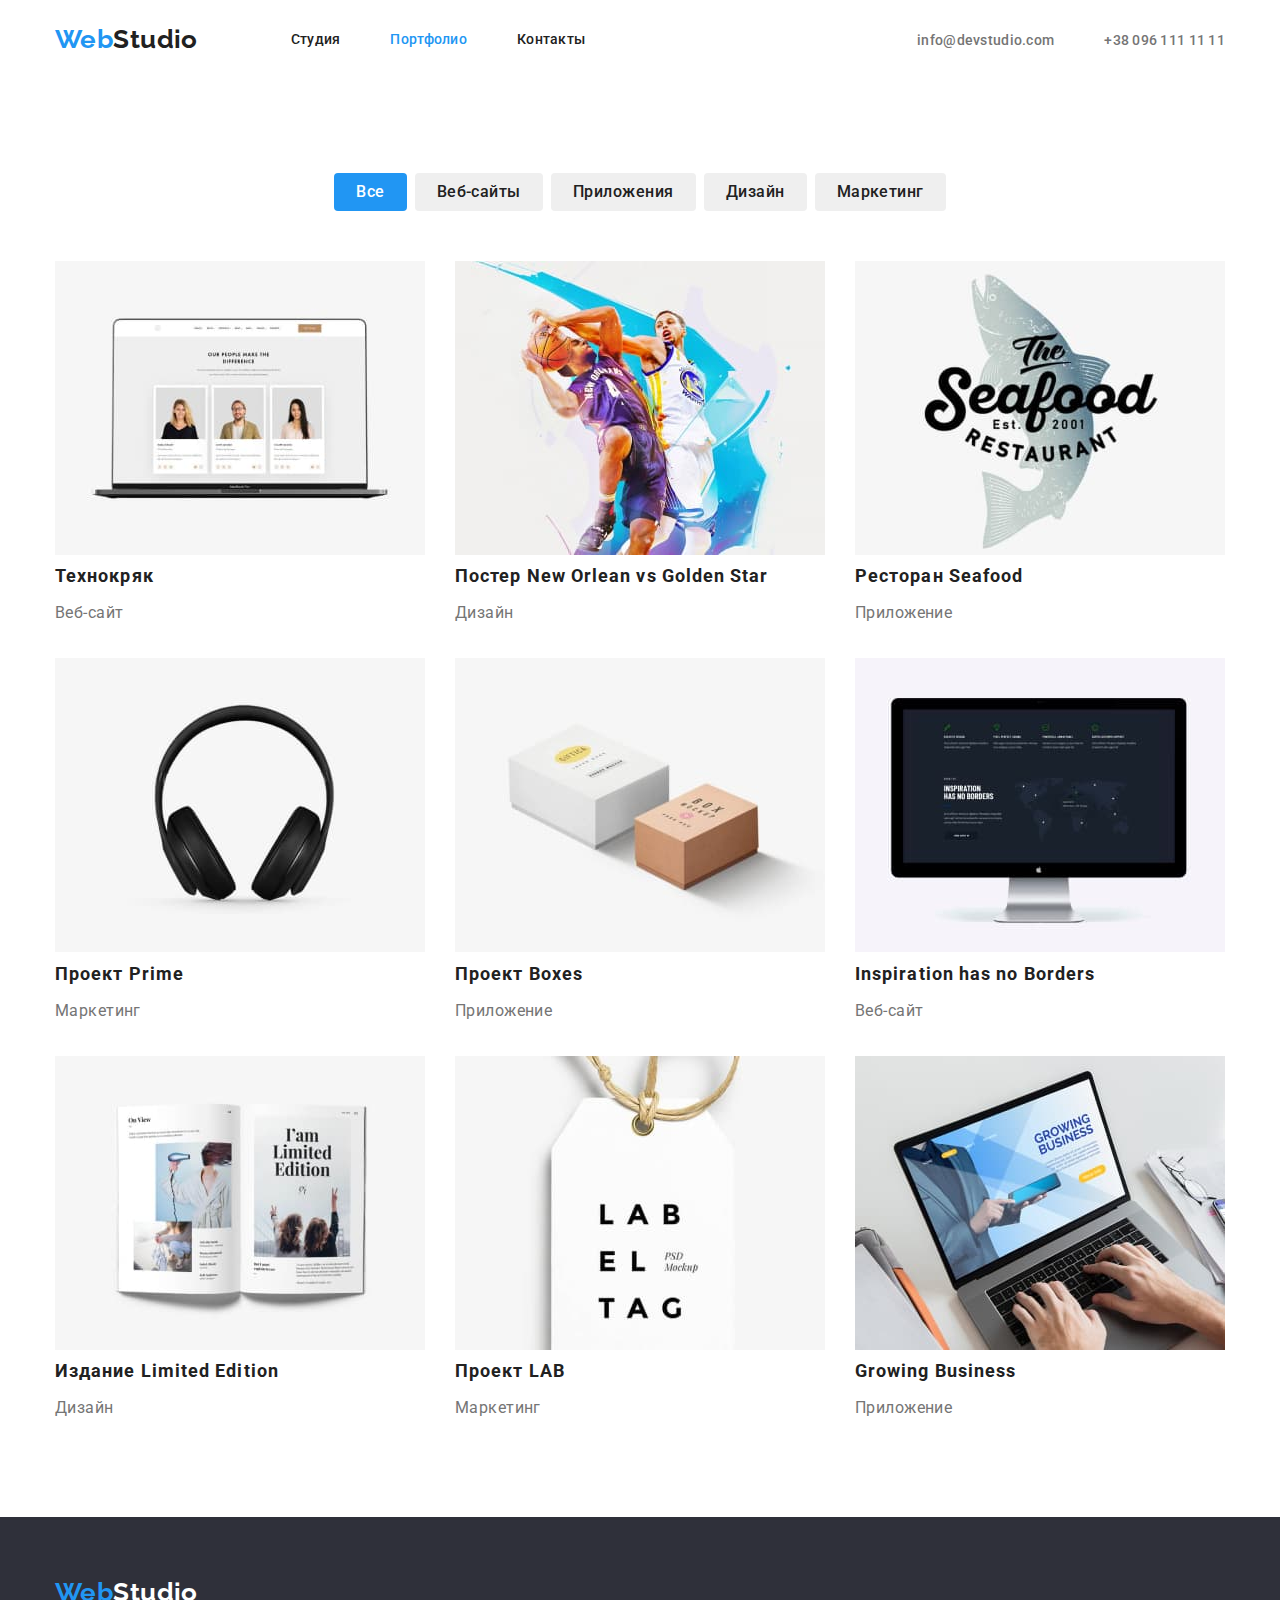
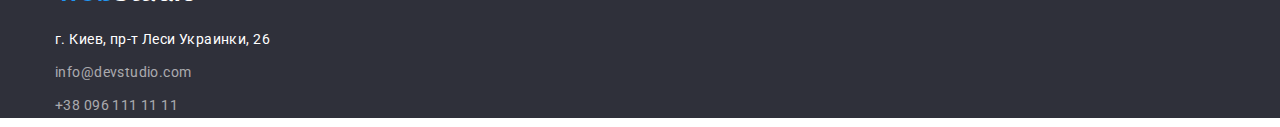
==== portfolio.html @ 13087a5f "клонирование" ====
<!DOCTYPE html>
<html lang="ru">

<head>
    <meta charset="UTF-8">
    <meta http-equiv="X-UA-Compatible" content="IE=edge">
    <meta name="viewport" content="width=device-width, initial-scale=1.0">
    <title>Домашняя работа №3</title>
    <link rel="preconnect" href="https://fonts.googleapis.com">
    <link rel="preconnect" href="https://fonts.gstatic.com" crossorigin>
    <link
        href="https://fonts.googleapis.com/css2?family=Raleway:wght@700&family=Roboto:wght@400;500;700;900&display=swap"
        rel="stylesheet">
    <link rel="stylesheet" href="https://cdnjs.cloudflare.com/ajax/libs/modern-normalize/1.1.0/modern-normalize.min.css">
    <link rel="stylesheet" href="./css/styles.css">
</head>
<body>
        <!--Шапка профиля-->
<header>
   <div class="container main-nav">
    <nav class="auth-nav">
    <a href="./index.html" class="logo"> <span class="title">Web</span>Studio
    </a>
    <ul class="site-nav">
        <li class="item"><a href="./index.html" class="link">Студия</a></li>
        <li class="item"><a href="./portfolio.html" class="link curent">Портфолио</a></li>
        <li class="item"><a href="" class="link">Контакты</a></li>
    </ul>
   </nav>
    <ul class="site-contacts">
        <li class="item"><a href="mailto:info@devstudio.com" class="link">info@devstudio.com</a></li>
        <li class="item"><a href="tel:+380961111111" class="link">+38 096 111 11 11</a></li>
    </ul>
   </div>
    
</header>
<main>
<!--Список работ-->
<section class="section">
    <div class="container">
        <h1 class="visual-heading">Портфолио</h1>
    <ul class="job-button">
        <li class="item"><button class="button active" type="button">Все</button></li>
        <li class="item"><button class="button" type="button">Веб-сайты</button></li>
        <li class="item"><button class="button" type="button">Приложения</button></li>
        <li class="item"><button class="button" type="button">Дизайн</button></li>
        <li class="item"><button class="button" type="button">Маркетинг</button></li>
    </ul>
    <ul class="job">
        <li class="job-item">
            <a href="" class="job-link"><img src="./images/portfolio1.jpg" width="370" height="294" alt="Макбук">
            <h3 class="job-title">Технокряк</h3>
            <p class="job-text">Веб-сайт</p>
            </a>
        </li>
        <li class="job-item"">
            <a href="" class="job-link"><img src="./images/portfolio2.jpg" width="370" height="294" alt="Два баскетболиста с мячом">
            <h3 class="job-title">Постер New Orlean vs Golden Star</h3>
            <p class="job-text">Дизайн</p>
            </a>
        </li>
        <li class="job-item"">
            <a href="" class="job-link"><img src="./images/portfolio3.jpg" width="370" height="294" alt="Рыба с названием ресторана">
            <h3 class="job-title">Ресторан Seafood</h3>
            <p class="job-text">Приложение</p>
            </a>
        </li>
        <li class="job-item">
            <a href="" class="job-link"><img src="./images/portfolio4.jpg" width="370" height="294" alt="Наушники">
            <h3 class="job-title">Проект Prime</h3>
            <p class="job-text">Маркетинг</p>
            </a>
        </li>
        <li class="job-item">
            <a href="" class="job-link"><img src="./images/portfolio5.jpg" width="370" height="294" alt="Две коробки">
            <h3 class="job-title">Проект Boxes</h3>
            <p class="job-text">Приложение</p>
            </a>
        </li>
        <li class="job-item">
            <a href="" class="job-link"><img src="./images/portfolio6.jpg" width="370" height="294" alt="Экран компьютера">
            <h3 class="job-title">Inspiration has no Borders</h3>
            <p class="job-text">Веб-сайт</p>
            </a>
        </li>
        <li class="job-item">
            <a href="" class="job-link"><img src="./images/portfolio7.jpg" width="370" height="294" alt="Развернутая книга">
            <h3 class="job-title">Издание Limited Edition</h3>
            <p class="job-text">Дизайн</p>
            </a>
        </li>
        <li class="job-item">
            <a href="" class="job-link"><img src="./images/portfolio8.jpg" width="370" height="294" alt="Этикетка с названием проекта">
            <h3 class="job-title">Проект LAB</h3>
            <p class="job-text">Маркетинг</p>
            </a>
        </li>
        <li class="job-item">
            <a href="" class="job-link"><img src="./images/portfolio9.jpg" width="370" height="294" alt="Макбук с руками">
            <h3 class="job-title">Growing Business</h3>
            <p class="job-text">Приложение</p>
            </a>
        </li>
    </ul> 
    </div> 
</section>     
</main>
<!--Футер-->
<footer class="footer">
     <div class="container">
        <a href="./index.html" class="logo-footer"> <span class="title">Web</span>Studio
    </a>
    <address class="footer-adress">
        <ul>
            <li><a href="https://goo.gl/maps/piqngm7oDQpEDh6u6" class="map" target="_blank"
                    rel="noopener nofollow noreferrer">г. Киев, пр-т Леси Украинки, 26</a></li>
            <li><a href="mailto:info@devstudio.com" class="link">info@devstudio.com</a></li>
            <li><a href="tel:+380961111111" class="link">+38 096 111 11 11</a></li>
        </ul>
    </address>
     </div>

</footer>
</body>
</html>
---- css/styles.css ----
/* основной цвет текста #212121 */
/* вторичный цвет текста #757575 */
/* основной цвет фона #FFFFFF*/
/* вторичный цвет фона #F5F4FA */
/* акцент #2196F3 */

:root {
    --primary-text-color: #212121;
    --title-text-color: #757575;
    --accent-color: #2196F3;
    --primary-white-color: #FFFFFF;
    --background-grey-color: #F5F4FA;
    --background-spaygrey-color: #2F303A;

}

body {
    margin: 0;

    color: var(--primary-text-color);
    background-color: var(--primary-white-color);

    font-family: 'Roboto', sans-serif;
    font-size: 14px;
    letter-spacing: 0.03em;
    
    
}

ul {
    list-style: none;
    margin: 0;
    padding: 0;
}

/* logo */
.logo {
    display: flex;
    align-items: center;
    margin-right: 93px;

    color: var(--primary-text-color);

    font-family: 'Raleway', sans-serif;
    font-weight: 700;
    font-size: 26px;
    line-height: 1.19;
    text-decoration: none;
    
    
    
}
.logo .title {
    
    color: var(--accent-color);
}
/* container */
.container {
    width: 1200px;
    padding-left: 15px;
    padding-right: 15px;
    margin-left: auto;
    margin-right: auto;
    /* outline: 2px solid red; */
}
.main-nav {
   display: flex;
   align-items: center;
}
.auth-nav {
    display: flex;
}

/* site nav */
.site-nav {
    display: flex;
}

.site-nav .item:not(:last-child) {
    margin-right: 50px;
}

.site-nav .link {
    display: block;
    padding-top: 32px;
    padding-bottom: 32px;

    color: var(--primary-text-color);

    font-weight: 500;
    line-height: 1.1;
    letter-spacing: 0.02em;
    text-decoration: none;
    
}

.site-nav .link:hover,
.site-nav .link:focus {
    color: var(--accent-color);
}

.site-nav .link.curent {
    color: var(--accent-color);
}

/* site contacts*/
.site-contacts {
    display: flex;
    margin-left: auto;
}
.site-contacts .item:not(:last-child) {
    margin-right: 50px;
}
.site-contacts .link {
    color: var(--title-text-color);

    font-weight: 500;
    line-height: 1.1;
    letter-spacing: 0.02em;
    text-decoration: none;
}

.site-contacts .link:hover,
.site-contacts .link:focus {
    color: var(--accent-color);
}

/* Hero */

.hero {
    background-color: var(--background-spaygrey-color);

    text-align: center;

}

.hero-title {
    margin-top: 0;
    margin-bottom: 30px;

    color: var(--primary-white-color);

    font-weight: 900;
    font-size: 44px;
    line-height: 1.36;
    letter-spacing: 0.06em;
    text-transform: uppercase;
    
    
}

.hero>button {
    padding-top: 10px;
    padding-bottom: 10px;
    padding-right: 32px;
    padding-left: 32px;
    
    color: var(--primary-white-color);
    background-color: var(--accent-color);

    font-family: inherit;
    font-weight: 700;
    font-size: 16px;
    line-height: 1.88;
    letter-spacing: 0.06em;
    border-radius: 4px;
    border: 0;
    
}

.button.active {
    color: var(--primary-white-color);
    background-color: var(--accent-color);
    
}
.button.active,
.button {
    display: inline-block;
    padding: 6px 22px;
    border-radius: 4px;
    text-align: center;
    border: 0;
}

.section {
    padding-top: 94px;
    padding-bottom: 94px;
}


/* peculiarities */
.visual-heading{
    position: absolute;
    width: 1px;
    height: 1px;
    margin: -1px;
    border: 0;
    padding: 0;
    white-space: nowrap;
    clip-path: inset(100%);
    clip: rect(0 0 0 0);
    overflow: hidden;

}
.section.no-padding {
    padding-top: 0;
}

.peculiarities {
    display: flex;

}

.peculiarities .item {
    width: 270px;
}

.peculiarities .item:not(:last-child) {
    margin-right: 30px;

}

.peculiarities-title {
    margin-top: 0;
    margin-bottom: 10px;

    color: var(--primary-text-color);

    font-size: 14px;
    line-height: 1.1;
    text-transform: uppercase;
    
}

.peculiarities-text {
    margin-top: 0;
    margin-bottom: 0;

    color: var(--title-text-color);

    line-height: 1.71;
    
}

/* work */

.work {
    display: flex;
}

.section-title {
    margin-top: 0;
    margin-bottom: 50px;

    font-size: 36px;
    line-height: 1.17;
    text-align: center;
    
}

.work-link {
    width: 370px;
}
.work-link:hover {
    background-color: var(--accent-color);
}

.work-link:not(:last-child) {
    margin-right: 30px;
}

/* team */
.section.team {
    background-color: var(--background-grey-color);  
}

.team {
    display: flex;
}
 
.team-list {
    width: 270px;

    background-color: var(--primary-white-color);

    text-align: center;
}

.team-list:not(:last-child) {
    margin-right: 30px;
}

.team-name {
    margin-top: 30px;
    margin-bottom: 10px;

    color: var(--primary-text-color);

    font-weight: 500;
    font-size: 16px;
    line-height: 1.19;
    
    
}
.team-job {
    margin-top: 0;
    margin-bottom: 0;

    color: var(--title-text-color);

    font-size: 16px;
    line-height: 1.19;
    
}

/* footer */

.footer {
    background-color: var(--background-spaygrey-color);
}

.logo-footer {
    display: block;
    padding-top: 60px;
    margin-bottom: 20px;

    color: var(--primary-white-color);

    font-family: 'Raleway', sans-serif;
    font-weight: 700;
    font-size: 26px;
    line-height: 1.19;
    text-decoration: none;
    
}

.logo-footer .title {
    color: var(--accent-color);

}

.footer-adress .map {
    display: block;
    margin-bottom: 9px;

    color: var(--primary-white-color);

    font-style: normal;
    line-height: 1.71;
    text-decoration: none;
    
}

.footer-adress .link {
    display: block;
    margin-bottom: 9px;

    color: rgba(255, 255, 255, 0.6);

    font-style: normal;
    line-height: 1.71;
    text-decoration: none;
    
}
.footer-adress .link:hover,
.footer-adress .link:focus {
    color: var(--accent-color);
}




/* styles portfolio */
/* job */

.job-button {
    display: flex;
    justify-content: center;
    margin-bottom: 50px;
}

.job-button .item:not(:last-child) {
    margin-right: 8px;
}

.button {
    color: var(--primary-text-color);

    font-family: inherit;
    font-weight: 500;
    font-size: 16px;
    line-height: 1.62;
    letter-spacing: 0.03em;
}


.button:hover,
.button:focus {
    color: var(--primary-white-color);
    background-color: var(--accent-color);
}

.job {
    display: flex;
    flex-wrap: wrap;
    
}

.job-item {
    width: 370px;
    margin-right: 30px;
    margin-bottom: 30px;
}

.job-item:nth-child(3n) {
    margin-right: 0;
}

.job-item:nth-last-child(-n + 3) {
    margin-bottom: 0;
}

.job-link {
    margin-top: 0;
    margin-bottom: 20px;

    text-decoration: none;

}

.job-title {
    margin-top: 0;
    margin-bottom: 4px;

    color: var(--primary-text-color);

    font-size: 18px;
    line-height: 2;
    letter-spacing: 0.06em;
    
    
    
}
.job-text {
    margin-top: 0;
    margin-bottom: 0;

    color: var(--title-text-color);

    font-size: 16px;
    line-height: 1.88;
    
}
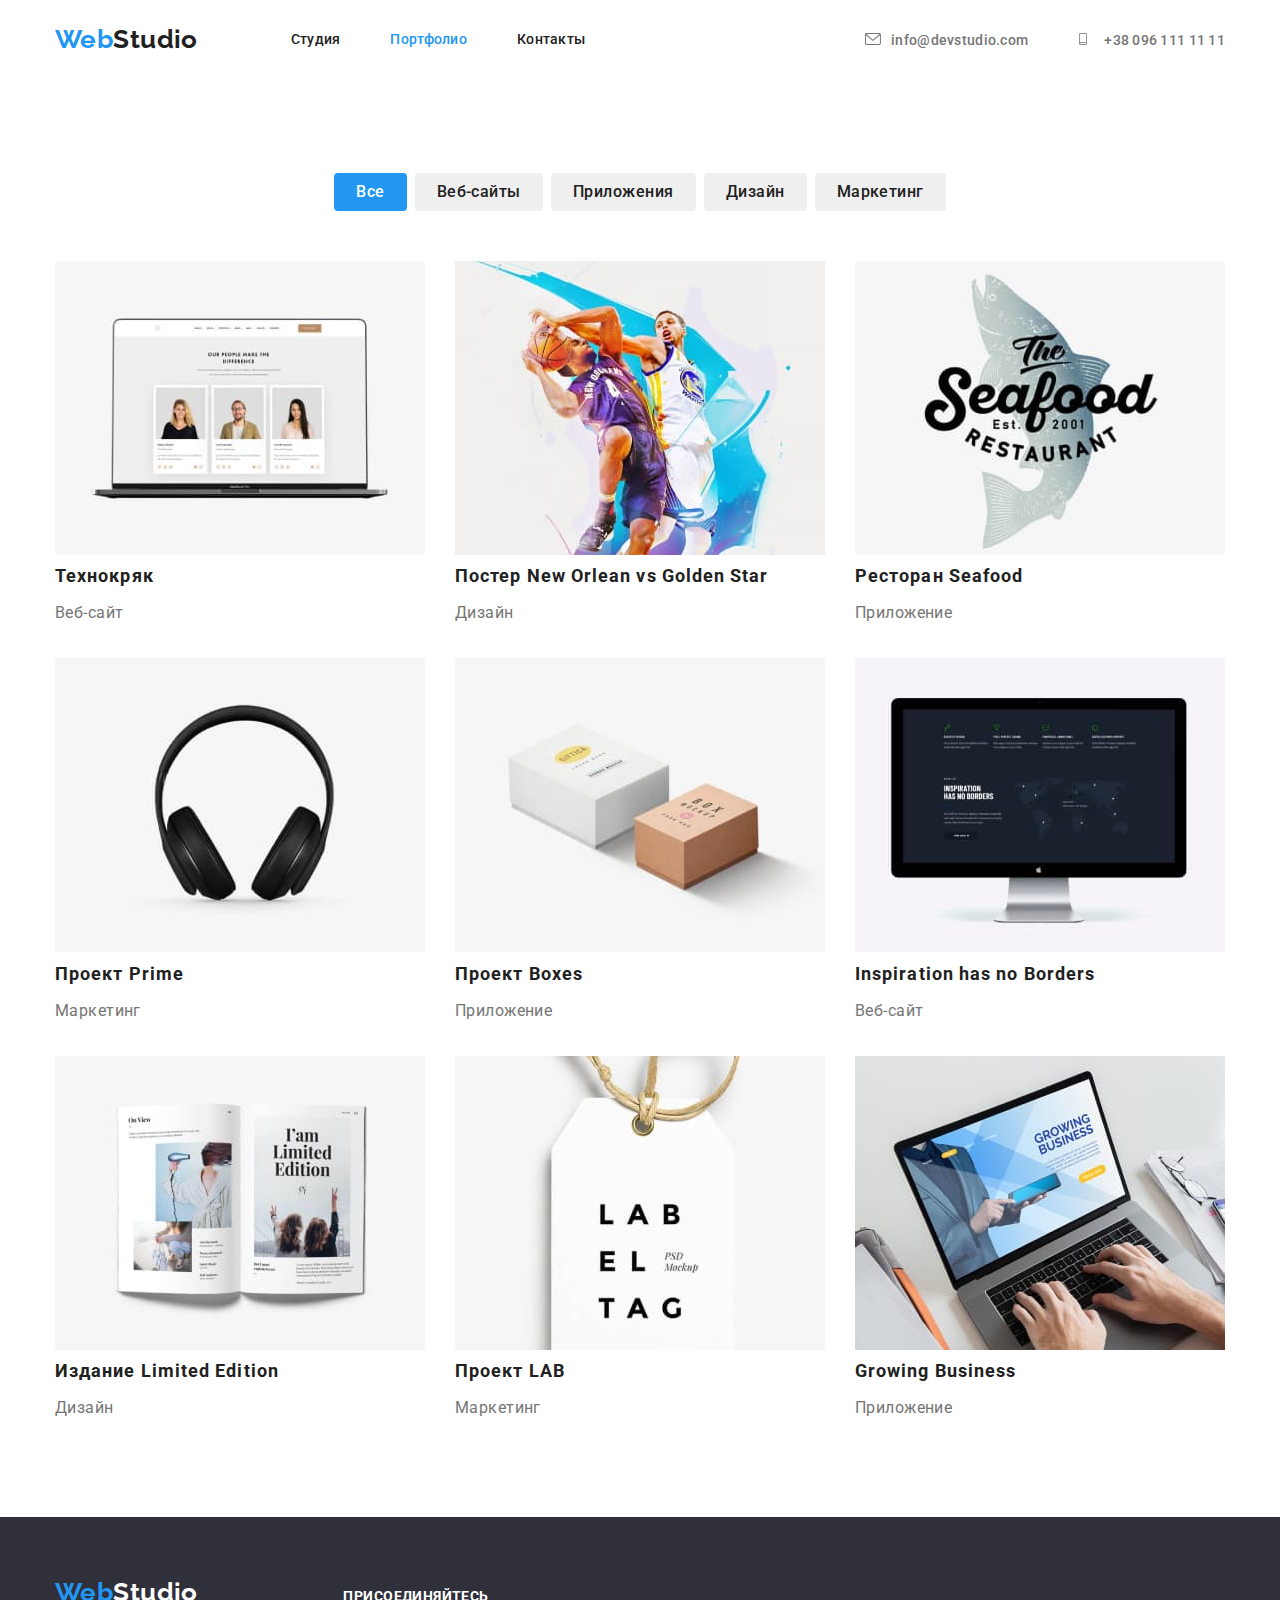
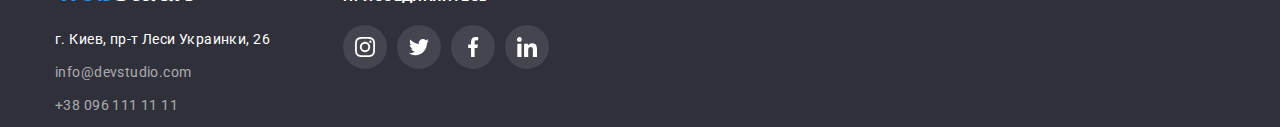
==== commit 2a9af916: "добавление иконок и позиционирование" ====
--- a/portfolio.html
+++ b/portfolio.html
@@ -5,34 +5,44 @@
     <meta charset="UTF-8">
     <meta http-equiv="X-UA-Compatible" content="IE=edge">
     <meta name="viewport" content="width=device-width, initial-scale=1.0">
-    <title>Домашняя работа №3</title>
+    <title>Домашняя работа №4</title>
     <link rel="preconnect" href="https://fonts.googleapis.com">
     <link rel="preconnect" href="https://fonts.gstatic.com" crossorigin>
     <link
         href="https://fonts.googleapis.com/css2?family=Raleway:wght@700&family=Roboto:wght@400;500;700;900&display=swap"
         rel="stylesheet">
-    <link rel="stylesheet" href="https://cdnjs.cloudflare.com/ajax/libs/modern-normalize/1.1.0/modern-normalize.min.css">
+    <link rel="stylesheet"
+        href="https://cdnjs.cloudflare.com/ajax/libs/modern-normalize/1.1.0/modern-normalize.min.css">
     <link rel="stylesheet" href="./css/styles.css">
+
 </head>
 <body>
         <!--Шапка профиля-->
 <header>
-   <div class="container main-nav">
-    <nav class="auth-nav">
-    <a href="./index.html" class="logo"> <span class="title">Web</span>Studio
-    </a>
-    <ul class="site-nav">
-        <li class="item"><a href="./index.html" class="link">Студия</a></li>
-        <li class="item"><a href="./portfolio.html" class="link curent">Портфолио</a></li>
-        <li class="item"><a href="" class="link">Контакты</a></li>
-    </ul>
-   </nav>
-    <ul class="site-contacts">
-        <li class="item"><a href="mailto:info@devstudio.com" class="link">info@devstudio.com</a></li>
-        <li class="item"><a href="tel:+380961111111" class="link">+38 096 111 11 11</a></li>
-    </ul>
-   </div>
-    
+    <div class="container main-nav">
+        <nav class="auth-nav">
+            <a href="./index.html" class="logo"> <span class="title">Web</span>Studio
+            </a>
+            <ul class="site-nav">
+                <li class="item"><a href="./index.html" class="link">Студия</a></li>
+                <li class="item"><a href="./portfolio.html" class="link curent">Портфолио</a></li>
+                <li class="item"><a href="" class="link">Контакты</a></li>
+            </ul>
+        </nav>
+        <ul class="site-contacts">
+            <li class="item">
+                <a href="mailto:info@devstudio.com" class="link">
+                    <svg class="link-icon">
+                        <use href="./images/symbol-defs.svg#mail" width="16" higth="12"></use>
+                    </svg>info@devstudio.com</a>
+            </li>
+            <li class="item"><a href="tel:+380961111111" class="link">
+                    <svg class="link-icon">
+                        <use href="./images/symbol-defs.svg#phone" width="10" higth="16"></use>
+                    </svg>+38 096 111 11 11</a></li>
+        </ul>
+    </div>
+
 </header>
 <main>
 <!--Список работ-->
@@ -107,18 +117,54 @@
 </main>
 <!--Футер-->
 <footer class="footer">
-     <div class="container">
-        <a href="./index.html" class="logo-footer"> <span class="title">Web</span>Studio
-    </a>
-    <address class="footer-adress">
-        <ul>
-            <li><a href="https://goo.gl/maps/piqngm7oDQpEDh6u6" class="map" target="_blank"
-                    rel="noopener nofollow noreferrer">г. Киев, пр-т Леси Украинки, 26</a></li>
-            <li><a href="mailto:info@devstudio.com" class="link">info@devstudio.com</a></li>
-            <li><a href="tel:+380961111111" class="link">+38 096 111 11 11</a></li>
-        </ul>
-    </address>
-     </div>
+    <div class="container">
+
+        <address class="footer-adress">
+            <ul>
+                <li><a href="./index.html" class="logo-footer"><span class="title">Web</span>Studio
+                    </a></li>
+                <li><a href="https://goo.gl/maps/piqngm7oDQpEDh6u6" class="map" target="_blank"
+                        rel="noopener nofollow noreferrer">г. Киев, пр-т Леси Украинки, 26</a></li>
+                <li><a href="mailto:info@devstudio.com" class="link">info@devstudio.com</a></li>
+                <li><a href="tel:+380961111111" class="link">+38 096 111 11 11</a></li>
+            </ul>
+        </address>
+
+        <div class="social">
+            <h3 class="text">присоединяйтесь</h3>
+            <ul class="soc">
+                <li class="soc-list">
+                    <a href="" class="soc-link">
+                        <svg class="soc-icon">
+                            <use href="./images/symbol-defs.svg#instagram" width="20" height="20"></use>
+                        </svg>
+                    </a>
+                </li>
+                <li class="soc-list">
+                    <a href="" class="soc-link">
+                        <svg class="soc-icon">
+                            <use href="./images/symbol-defs.svg#twitter" width="20" height="20"></use>
+                        </svg>
+                    </a>
+                </li>
+                <li class="soc-list">
+                    <a href="" class="soc-link">
+                        <svg class="soc-icon">
+                            <use href="./images/symbol-defs.svg#facebook" width="20" height="20"></use>
+                        </svg>
+                    </a>
+                </li>
+                <li class="soc-list">
+                    <a href="" class="soc-link">
+                        <svg class="soc-icon">
+                            <use href="./images/symbol-defs.svg#linkedIn" width="20" height="20"></use>
+                        </svg>
+                    </a>
+                </li>
+            </ul>
+        </div>
+    </div>
+
 
 </footer>
 </body>
--- a/css/styles.css
+++ b/css/styles.css
@@ -3,6 +3,7 @@
 /* основной цвет фона #FFFFFF*/
 /* вторичный цвет фона #F5F4FA */
 /* акцент #2196F3 */
+/* цвет иконок #AFB1B8 */
 
 :root {
     --primary-text-color: #212121;
@@ -11,6 +12,7 @@
     --primary-white-color: #FFFFFF;
     --background-grey-color: #F5F4FA;
     --background-spaygrey-color: #2F303A;
+    --icon-grey-color: #AFB1B8;
 
 }
 
@@ -23,17 +25,16 @@
     font-family: 'Roboto', sans-serif;
     font-size: 14px;
     letter-spacing: 0.03em;
-    
-    
 }
 
 ul {
     list-style: none;
     margin: 0;
     padding: 0;
-}
-
-/* logo */
+    border: none;
+}
+
+/* Логотип */
 .logo {
     display: flex;
     align-items: center;
@@ -54,14 +55,13 @@
     
     color: var(--accent-color);
 }
-/* container */
+/* Контейнер */
 .container {
     width: 1200px;
     padding-left: 15px;
     padding-right: 15px;
     margin-left: auto;
     margin-right: auto;
-    /* outline: 2px solid red; */
 }
 .main-nav {
    display: flex;
@@ -71,7 +71,7 @@
     display: flex;
 }
 
-/* site nav */
+/* Навигация */
 .site-nav {
     display: flex;
 }
@@ -103,9 +103,10 @@
     color: var(--accent-color);
 }
 
-/* site contacts*/
+/* Контакты */
+
 .site-contacts {
-    display: flex;
+    display: inline-flex;
     margin-left: auto;
 }
 .site-contacts .item:not(:last-child) {
@@ -124,19 +125,49 @@
 .site-contacts .link:focus {
     color: var(--accent-color);
 }
-
-/* Hero */
+.link-icon {
+    width: 16px;
+    height: 12px;
+    margin-right: 10px;
+
+    fill: var(--title-text-color);
+    
+}
+
+.link-icon:hover,
+.link-icon:focus {
+    fill: var(--accent-color);
+}
+
+
+/* Герой */
 
 .hero {
-    background-color: var(--background-spaygrey-color);
+    max-width: 1600px;
+    height: 600px;
+    background-color: #C4C4C4;
+    margin-left: auto;
+    margin-right: auto;
+    background-image: linear-gradient(
+        rgba(47, 48, 58, 0.4),
+        rgba(47, 48, 58, 0.4)
+    ),
+    url("../images/hero.jpg");
+    background-repeat: no-repeat;
+    background-position: center;
+    background-size: cover;
 
     text-align: center;
-
+    
 }
 
 .hero-title {
+    max-width: 696px;
     margin-top: 0;
     margin-bottom: 30px;
+    margin-left: auto;
+    margin-right: auto;
+    padding-top: 200px;
 
     color: var(--primary-white-color);
 
@@ -145,6 +176,8 @@
     line-height: 1.36;
     letter-spacing: 0.06em;
     text-transform: uppercase;
+    text-align: center;
+    
     
     
 }
@@ -163,9 +196,9 @@
     font-size: 16px;
     line-height: 1.88;
     letter-spacing: 0.06em;
+    box-shadow: 0px 4px 4px rgba(0, 0, 0, 0.15);
     border-radius: 4px;
     border: 0;
-    
 }
 
 .button.active {
@@ -188,7 +221,7 @@
 }
 
 
-/* peculiarities */
+/* Особенности */
 .visual-heading{
     position: absolute;
     width: 1px;
@@ -208,6 +241,7 @@
 
 .peculiarities {
     display: flex;
+    align-items: center;
 
 }
 
@@ -218,6 +252,15 @@
 .peculiarities .item:not(:last-child) {
     margin-right: 30px;
 
+}
+
+.item-icom {
+    width: 270px;
+    height: 120px;
+    padding-left: 100px;
+    border-radius: 4px;
+    background-color: var(--background-grey-color);
+    
 }
 
 .peculiarities-title {
@@ -242,7 +285,7 @@
     
 }
 
-/* work */
+/* Чем мы занимаемся */
 
 .work {
     display: flex;
@@ -269,21 +312,55 @@
     margin-right: 30px;
 }
 
-/* team */
+/* Наша команда */
 .section.team {
     background-color: var(--background-grey-color);  
 }
 
 .team {
     display: flex;
+    
 }
  
 .team-list {
     width: 270px;
 
     background-color: var(--primary-white-color);
+    box-shadow: 
+    0px 1px 3px rgba(0, 0, 0, 0.12), 
+    0px 1px 1px rgba(0, 0, 0, 0.14), 
+    0px 2px 1px rgba(0, 0, 0, 0.2);
 
     text-align: center;
+}
+
+.team-link {
+    display: inline-flex;
+    text-decoration: none;
+    width: 44px;
+    height: 44px;
+    margin-bottom: 30px;
+    margin-top: 16px;
+
+    fill: var(--icon-grey-color);
+
+}
+.team-icon {
+    padding-left: 12px;
+    padding-top: 12px;
+}
+
+.team-link:not(:last-child) {
+    margin-right: 10px;
+}
+
+.team-link:hover,
+.team-link:focus {
+    background-color: var(--accent-color);
+    fill: var(--primary-white-color);
+    border-radius: 50%;
+    border: 0;
+
 }
 
 .team-list:not(:last-child) {
@@ -313,14 +390,53 @@
     
 }
 
+/* Клиенты */
+
+.clients {
+    display: flex;
+    margin: 0;
+    padding: 0;
+    border: none;
+    
+}
+
+.clients-link {
+    display: inline-flex;
+    text-decoration: none;
+    width: 170px;
+    height: 92px;
+    margin-top: 50px;
+
+    fill: var(--icon-grey-color);
+    outline: 1px solid var(--icon-grey-color);
+    border-radius: 4px;
+}
+
+.clients-list:not(:last-child) {
+    margin-right: 30px;
+}
+.clients-icon {
+    padding-top: 16px;
+    padding-left: 32px;
+}
+
+.clients-link:hover,
+.clients-link:focus {
+    fill: var(--accent-color);
+    border: 1px solid var(--accent-color);
+
+}
+
+
 /* footer */
 
 .footer {
+    display: flex;
     background-color: var(--background-spaygrey-color);
 }
-
+   
 .logo-footer {
-    display: block;
+    display: inline-flex;
     padding-top: 60px;
     margin-bottom: 20px;
 
@@ -331,12 +447,17 @@
     font-size: 26px;
     line-height: 1.19;
     text-decoration: none;
+    font-style: normal;
     
 }
 
 .logo-footer .title {
     color: var(--accent-color);
 
+}
+
+.footer-adress {
+    display: inline-flex;
 }
 
 .footer-adress .map {
@@ -365,6 +486,67 @@
 .footer-adress .link:hover,
 .footer-adress .link:focus {
     color: var(--accent-color);
+}
+
+.text {
+    margin-top: 0;
+    margin-bottom: 0;
+    margin-left: 0;
+    margin-right: 0;
+    padding-bottom: 20px;
+
+    color: var(--primary-white-color);
+
+    font-weight: 700;
+    font-size: 14px;
+    line-height: 1.14;
+    letter-spacing: 0.03em;
+    text-transform: uppercase;
+
+}
+.social {
+    display: inline-flex;
+    flex-direction: column;
+    margin-left: 70px;
+}
+
+.soc {
+    display: inline-flex;
+
+} 
+
+.soc-list {
+    /* display: block; */
+}
+    
+
+.soc-link {
+    display: inline-flex;
+    text-decoration: none;
+    width: 44px;
+    height: 44px;
+
+    fill: var(--primary-white-color);
+    background-color: rgba(255, 255, 255, 0.1);
+    border-radius: 50%;
+
+}
+
+.soc-icon {
+    display: inline-flex;
+    padding-left: 12px;
+    padding-top: 12px;
+}
+
+.soc-list:not(:last-child) {
+    margin-right: 10px;
+}
+
+.soc-link:hover,
+.soc-link:focus {
+    background-color: var(--accent-color);
+    fill: var(--primary-white-color);
+    border-radius: 50%;
 }
 
 
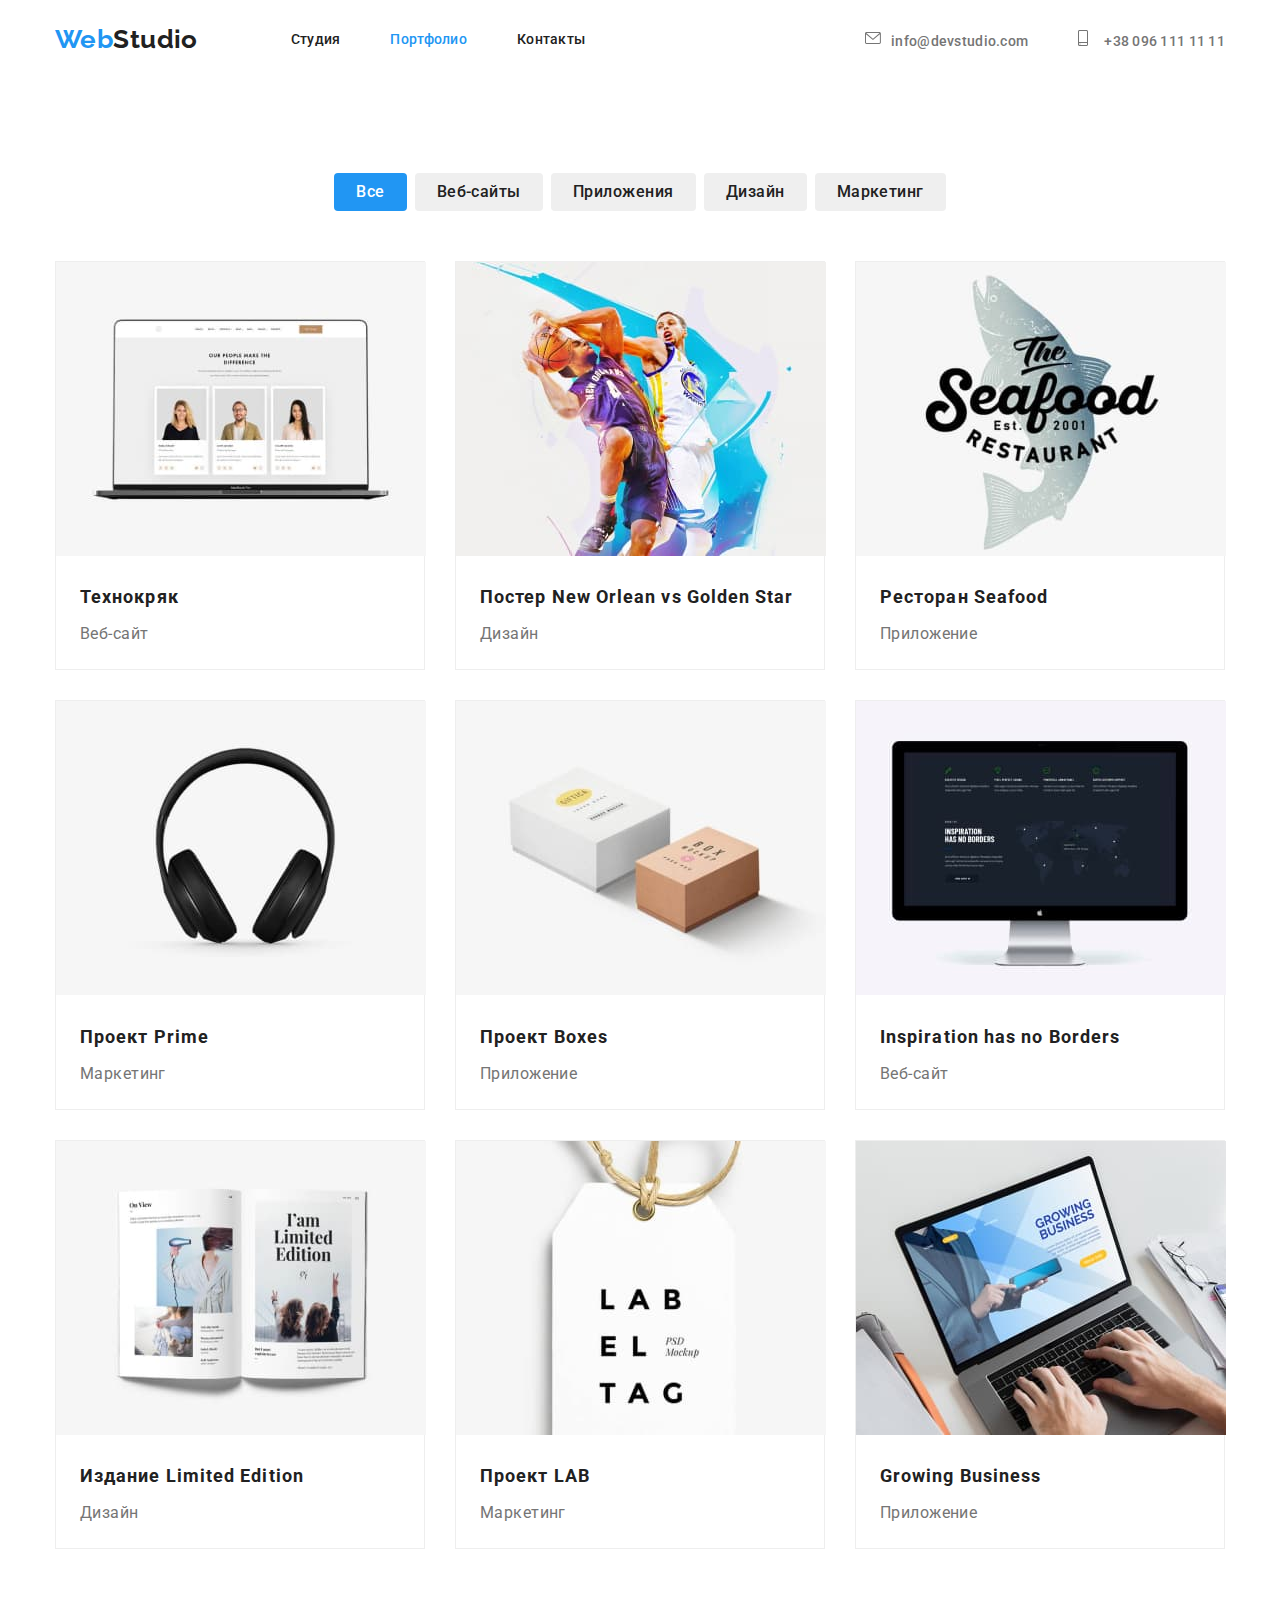
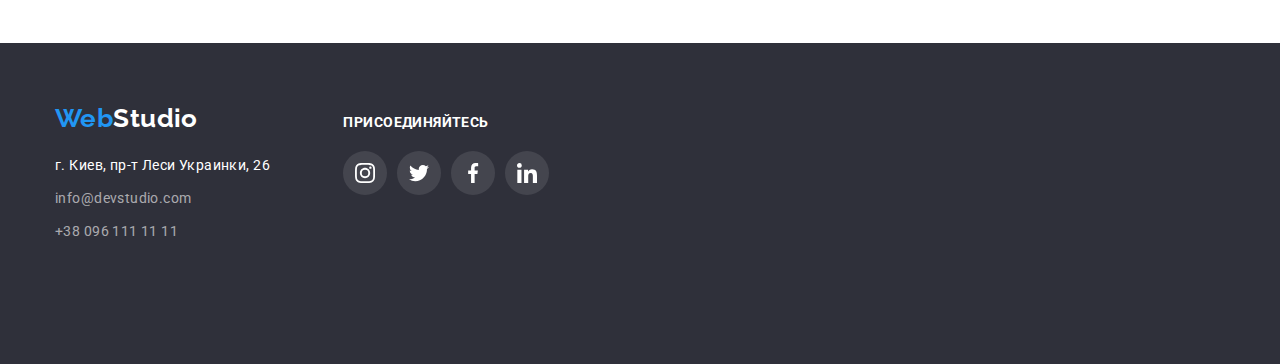
==== commit 1c2a4734: "исправление ошибок" ====
--- a/portfolio.html
+++ b/portfolio.html
@@ -123,10 +123,10 @@
             <ul>
                 <li><a href="./index.html" class="logo-footer"><span class="title">Web</span>Studio
                     </a></li>
-                <li><a href="https://goo.gl/maps/piqngm7oDQpEDh6u6" class="map" target="_blank"
+                <li class="footer-item"><a href="https://goo.gl/maps/piqngm7oDQpEDh6u6" class="map" target="_blank"
                         rel="noopener nofollow noreferrer">г. Киев, пр-т Леси Украинки, 26</a></li>
-                <li><a href="mailto:info@devstudio.com" class="link">info@devstudio.com</a></li>
-                <li><a href="tel:+380961111111" class="link">+38 096 111 11 11</a></li>
+                <li class="footer-item"><a href="mailto:info@devstudio.com" class="link">info@devstudio.com</a></li>
+                <li class="footer-item"><a href="tel:+380961111111" class="link">+38 096 111 11 11</a></li>
             </ul>
         </address>
 
--- a/css/styles.css
+++ b/css/styles.css
@@ -34,27 +34,11 @@
     border: none;
 }
 
-/* Логотип */
-.logo {
-    display: flex;
-    align-items: center;
-    margin-right: 93px;
-
-    color: var(--primary-text-color);
-
-    font-family: 'Raleway', sans-serif;
-    font-weight: 700;
-    font-size: 26px;
-    line-height: 1.19;
-    text-decoration: none;
-    
-    
-    
-}
-.logo .title {
-    
-    color: var(--accent-color);
-}
+.section {
+    padding-top: 94px;
+    padding-bottom: 94px;
+}
+
 /* Контейнер */
 .container {
     width: 1200px;
@@ -63,12 +47,36 @@
     margin-left: auto;
     margin-right: auto;
 }
+
 .main-nav {
-   display: flex;
-   align-items: center;
-}
+    display: flex;
+    align-items: center;
+}
+
+/* Логотип */
+.logo {
+    margin-right: 93px;
+
+    color: var(--primary-text-color);
+
+    font-family: 'Raleway', sans-serif;
+    font-weight: 700;
+    font-size: 26px;
+    line-height: 1.19;
+    text-decoration: none;
+    
+    
+    
+}
+.logo .title {
+    
+    color: var(--accent-color);
+}
+
 .auth-nav {
     display: flex;
+    align-items: center;
+
 }
 
 /* Навигация */
@@ -106,13 +114,20 @@
 /* Контакты */
 
 .site-contacts {
-    display: inline-flex;
+    display: flex;
+    align-items: center;
     margin-left: auto;
+    
 }
 .site-contacts .item:not(:last-child) {
     margin-right: 50px;
 }
+
 .site-contacts .link {
+    padding-top: 32px;
+    padding-bottom: 32px;
+    align-items: center;
+
     color: var(--title-text-color);
 
     font-weight: 500;
@@ -126,8 +141,9 @@
     color: var(--accent-color);
 }
 .link-icon {
+   background-position: center;
     width: 16px;
-    height: 12px;
+    height: 16px;
     margin-right: 10px;
 
     fill: var(--title-text-color);
@@ -143,16 +159,16 @@
 /* Герой */
 
 .hero {
-    max-width: 1600px;
-    height: 600px;
-    background-color: #C4C4C4;
-    margin-left: auto;
-    margin-right: auto;
+    padding-top: 200px;
+    padding-bottom: 200px;
+
     background-image: linear-gradient(
         rgba(47, 48, 58, 0.4),
         rgba(47, 48, 58, 0.4)
     ),
     url("../images/hero.jpg");
+    background-color: #C4C4C4;
+
     background-repeat: no-repeat;
     background-position: center;
     background-size: cover;
@@ -162,12 +178,11 @@
 }
 
 .hero-title {
-    max-width: 696px;
+    width: 693px;
     margin-top: 0;
     margin-bottom: 30px;
     margin-left: auto;
     margin-right: auto;
-    padding-top: 200px;
 
     color: var(--primary-white-color);
 
@@ -176,7 +191,7 @@
     line-height: 1.36;
     letter-spacing: 0.06em;
     text-transform: uppercase;
-    text-align: center;
+    /* text-align: center; */
     
     
     
@@ -214,12 +229,6 @@
     text-align: center;
     border: 0;
 }
-
-.section {
-    padding-top: 94px;
-    padding-bottom: 94px;
-}
-
 
 /* Особенности */
 .visual-heading{
@@ -301,13 +310,6 @@
     
 }
 
-.work-link {
-    width: 370px;
-}
-.work-link:hover {
-    background-color: var(--accent-color);
-}
-
 .work-link:not(:last-child) {
     margin-right: 30px;
 }
@@ -333,6 +335,11 @@
 
     text-align: center;
 }
+
+.team-list:not(:last-child) {
+    margin-right: 30px;
+}
+
 
 .team-link {
     display: inline-flex;
@@ -363,13 +370,13 @@
 
 }
 
-.team-list:not(:last-child) {
-    margin-right: 30px;
-}
+
 
 .team-name {
-    margin-top: 30px;
-    margin-bottom: 10px;
+    padding-top: 30px;
+    padding-bottom: 10px;
+    margin-top: 0px;
+    margin-bottom: 0px;
 
     color: var(--primary-text-color);
 
@@ -380,6 +387,7 @@
     
 }
 .team-job {
+    padding-bottom: 30px;
     margin-top: 0;
     margin-bottom: 0;
 
@@ -432,12 +440,16 @@
 
 .footer {
     display: flex;
+    padding-top: 60px;
+    padding-bottom: 60px;
+    padding-left: 0;
+    padding-right: 0;
+
     background-color: var(--background-spaygrey-color);
 }
    
 .logo-footer {
     display: inline-flex;
-    padding-top: 60px;
     margin-bottom: 20px;
 
     color: var(--primary-white-color);
@@ -458,6 +470,7 @@
 
 .footer-adress {
     display: inline-flex;
+    margin-bottom: 60px;
 }
 
 .footer-adress .map {
@@ -474,7 +487,6 @@
 
 .footer-adress .link {
     display: block;
-    margin-bottom: 9px;
 
     color: rgba(255, 255, 255, 0.6);
 
@@ -486,6 +498,11 @@
 .footer-adress .link:hover,
 .footer-adress .link:focus {
     color: var(--accent-color);
+}
+
+
+.footer-item:not(:last-child) {
+    margin-bottom: 9px;
 }
 
 .text {
@@ -592,6 +609,8 @@
     width: 370px;
     margin-right: 30px;
     margin-bottom: 30px;
+
+    border: 1px solid #EEEEEE;
 }
 
 .job-item:nth-child(3n) {
@@ -604,7 +623,7 @@
 
 .job-link {
     margin-top: 0;
-    margin-bottom: 20px;
+    margin-bottom: 0;
 
     text-decoration: none;
 
@@ -612,7 +631,10 @@
 
 .job-title {
     margin-top: 0;
-    margin-bottom: 4px;
+    margin-bottom: 0;
+    padding-top: 20px;
+    padding-bottom: 4px;
+    padding-left: 24px;
 
     color: var(--primary-text-color);
 
@@ -626,6 +648,8 @@
 .job-text {
     margin-top: 0;
     margin-bottom: 0;
+    padding-bottom: 20px;
+    padding-left: 24px;
 
     color: var(--title-text-color);
 
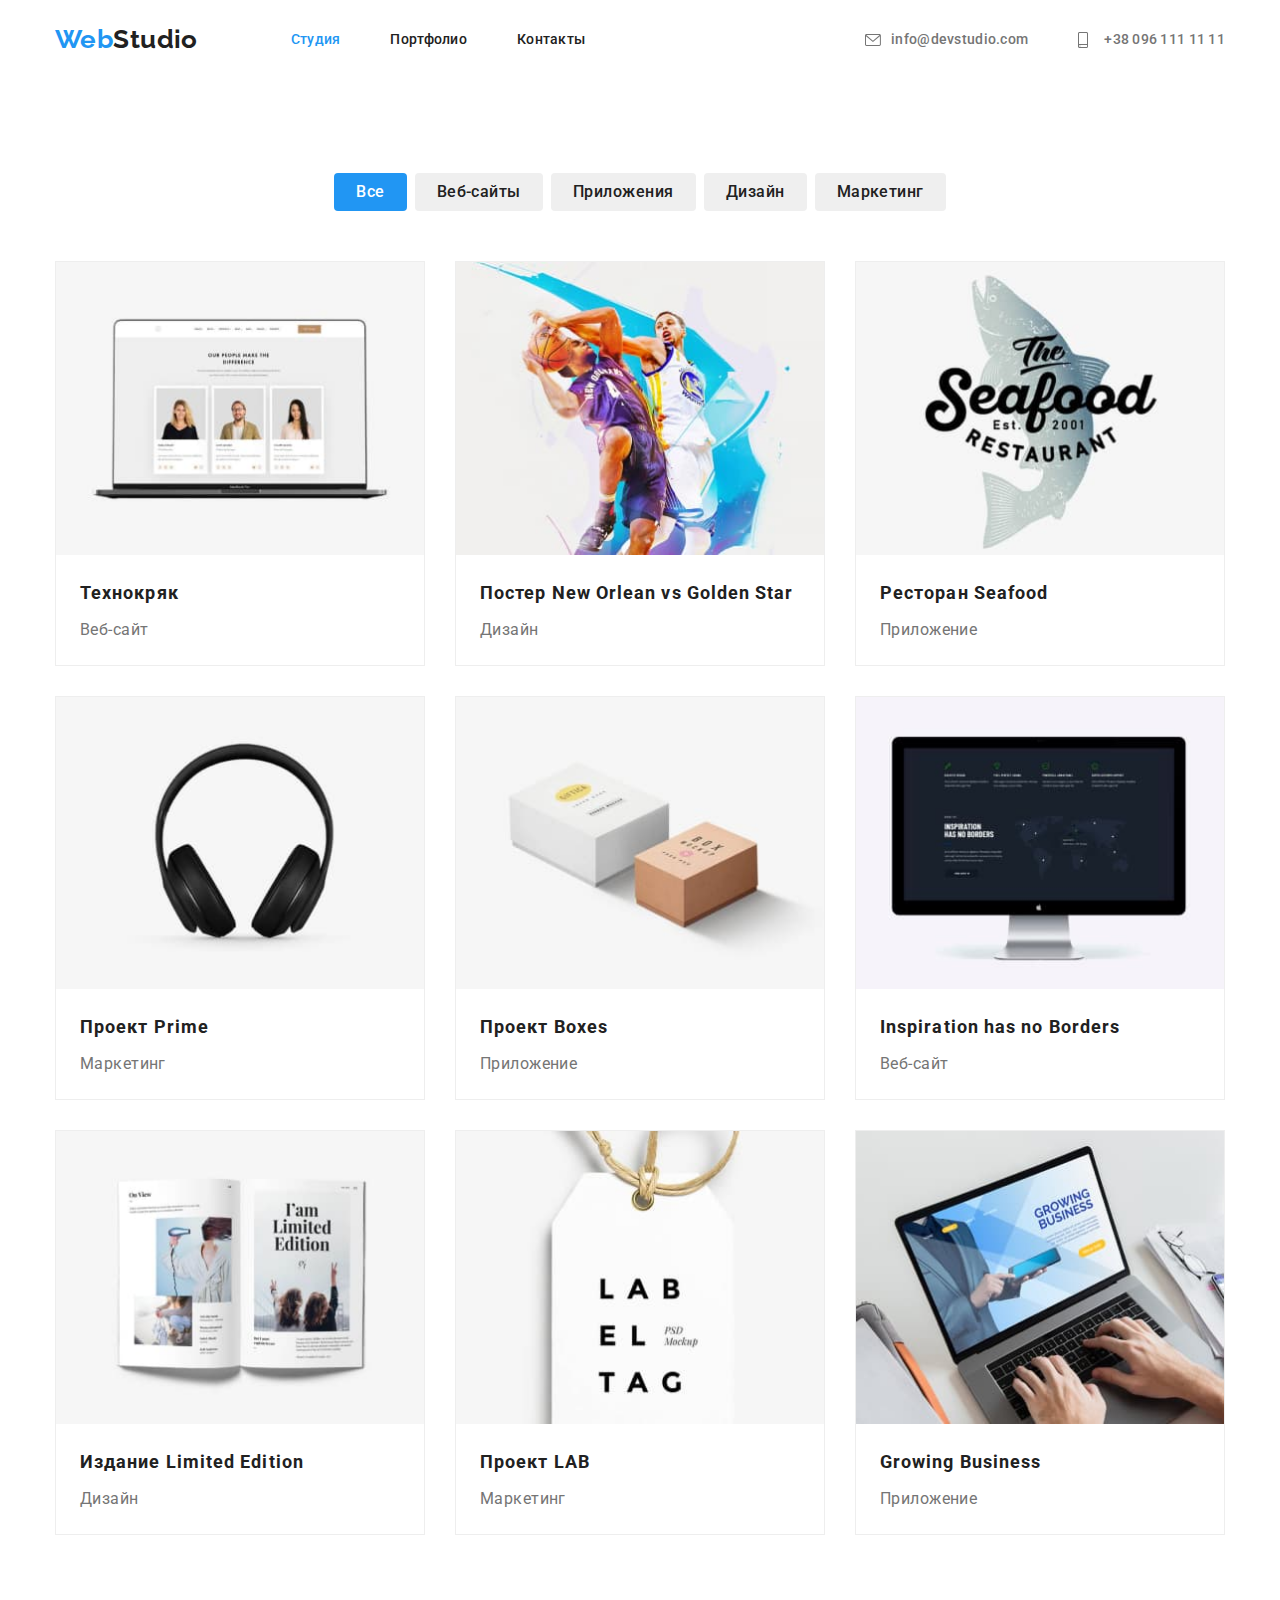
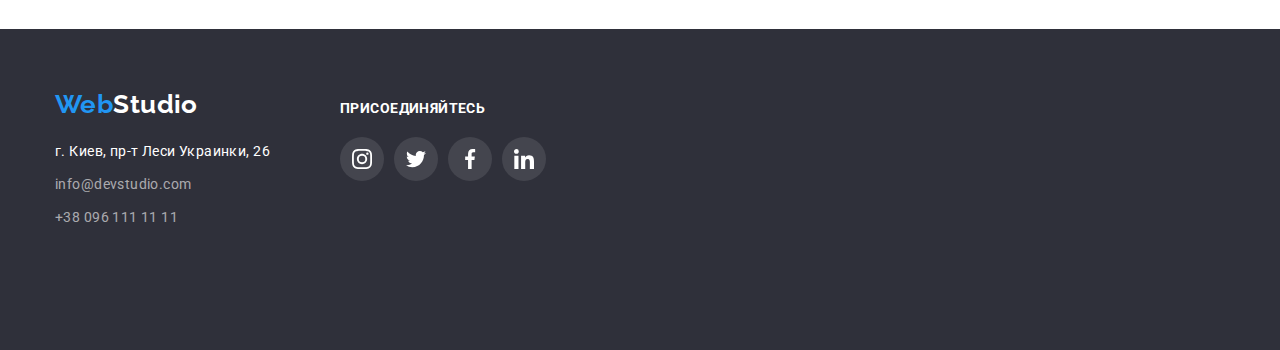
==== commit a8922e3c: "изменение портфолио" ====
--- a/portfolio.html
+++ b/portfolio.html
@@ -24,8 +24,8 @@
             <a href="./index.html" class="logo"> <span class="title">Web</span>Studio
             </a>
             <ul class="site-nav">
-                <li class="item"><a href="./index.html" class="link">Студия</a></li>
-                <li class="item"><a href="./portfolio.html" class="link curent">Портфолио</a></li>
+                <li class="item"><a href="./index.html" class="link curent">Студия</a></li>
+                <li class="item"><a href="./portfolio.html" class="link">Портфолио</a></li>
                 <li class="item"><a href="" class="link">Контакты</a></li>
             </ul>
         </nav>
@@ -33,12 +33,12 @@
             <li class="item">
                 <a href="mailto:info@devstudio.com" class="link">
                     <svg class="link-icon">
-                        <use href="./images/symbol-defs.svg#mail" width="16" higth="12"></use>
+                        <use href="./images/symbol-defs.svg#mail" width="16"></use>
                     </svg>info@devstudio.com</a>
             </li>
             <li class="item"><a href="tel:+380961111111" class="link">
                     <svg class="link-icon">
-                        <use href="./images/symbol-defs.svg#phone" width="10" higth="16"></use>
+                        <use href="./images/symbol-defs.svg#phone" width="10"></use>
                     </svg>+38 096 111 11 11</a></li>
         </ul>
     </div>
@@ -118,18 +118,18 @@
 <!--Футер-->
 <footer class="footer">
     <div class="container">
-
-        <address class="footer-adress">
-            <ul>
-                <li><a href="./index.html" class="logo-footer"><span class="title">Web</span>Studio
-                    </a></li>
-                <li class="footer-item"><a href="https://goo.gl/maps/piqngm7oDQpEDh6u6" class="map" target="_blank"
-                        rel="noopener nofollow noreferrer">г. Киев, пр-т Леси Украинки, 26</a></li>
-                <li class="footer-item"><a href="mailto:info@devstudio.com" class="link">info@devstudio.com</a></li>
-                <li class="footer-item"><a href="tel:+380961111111" class="link">+38 096 111 11 11</a></li>
-            </ul>
-        </address>
-
+        <div class="information">
+            <a href="./index.html" class="logo-footer"><span class="title">Web</span>Studio
+            </a>
+            <address class="footer-adress">
+                <ul>
+                    <li class="footer-item"><a href="https://goo.gl/maps/piqngm7oDQpEDh6u6" class="map" target="_blank"
+                            rel="noopener nofollow noreferrer">г. Киев, пр-т Леси Украинки, 26</a></li>
+                    <li class="footer-item"><a href="mailto:info@devstudio.com" class="link">info@devstudio.com</a></li>
+                    <li class="footer-item"><a href="tel:+380961111111" class="link">+38 096 111 11 11</a></li>
+                </ul>
+            </address>
+        </div>
         <div class="social">
             <h3 class="text">присоединяйтесь</h3>
             <ul class="soc">
--- a/css/styles.css
+++ b/css/styles.css
@@ -39,6 +39,12 @@
     padding-bottom: 94px;
 }
 
+img {
+    display: block;
+    max-width: 100%;
+    height: auto;
+}
+
 /* Контейнер */
 .container {
     width: 1200px;
@@ -115,10 +121,10 @@
 
 .site-contacts {
     display: flex;
-    align-items: center;
     margin-left: auto;
     
 }
+
 .site-contacts .item:not(:last-child) {
     margin-right: 50px;
 }
@@ -126,7 +132,6 @@
 .site-contacts .link {
     padding-top: 32px;
     padding-bottom: 32px;
-    align-items: center;
 
     color: var(--title-text-color);
 
@@ -140,19 +145,15 @@
 .site-contacts .link:focus {
     color: var(--accent-color);
 }
+
 .link-icon {
-   background-position: center;
     width: 16px;
     height: 16px;
     margin-right: 10px;
-
-    fill: var(--title-text-color);
-    
-}
-
-.link-icon:hover,
-.link-icon:focus {
-    fill: var(--accent-color);
+    vertical-align: middle;
+
+    fill: currentColor;
+    
 }
 
 
@@ -191,13 +192,10 @@
     line-height: 1.36;
     letter-spacing: 0.06em;
     text-transform: uppercase;
-    /* text-align: center; */
-    
-    
-    
-}
-
-.hero>button {
+    
+}
+
+.hero-button {
     padding-top: 10px;
     padding-bottom: 10px;
     padding-right: 32px;
@@ -221,14 +219,7 @@
     background-color: var(--accent-color);
     
 }
-.button.active,
-.button {
-    display: inline-block;
-    padding: 6px 22px;
-    border-radius: 4px;
-    text-align: center;
-    border: 0;
-}
+
 
 /* Особенности */
 .visual-heading{
@@ -319,12 +310,12 @@
     background-color: var(--background-grey-color);  
 }
 
-.team {
+.team-list {
     display: flex;
     
 }
  
-.team-list {
+.team-roster {
     width: 270px;
 
     background-color: var(--primary-white-color);
@@ -336,7 +327,7 @@
     text-align: center;
 }
 
-.team-list:not(:last-child) {
+.team-roster:not(:last-child) {
     margin-right: 30px;
 }
 
@@ -439,7 +430,6 @@
 /* footer */
 
 .footer {
-    display: flex;
     padding-top: 60px;
     padding-bottom: 60px;
     padding-left: 0;
@@ -447,9 +437,15 @@
 
     background-color: var(--background-spaygrey-color);
 }
+
+.footer .container {
+    display: flex;
+    align-items: baseline;
+
+}
    
 .logo-footer {
-    display: inline-flex;
+    display: inline-block;
     margin-bottom: 20px;
 
     color: var(--primary-white-color);
@@ -459,7 +455,6 @@
     font-size: 26px;
     line-height: 1.19;
     text-decoration: none;
-    font-style: normal;
     
 }
 
@@ -469,7 +464,6 @@
 }
 
 .footer-adress {
-    display: inline-flex;
     margin-bottom: 60px;
 }
 
@@ -507,10 +501,9 @@
 
 .text {
     margin-top: 0;
-    margin-bottom: 0;
+    margin-bottom: 20px;
     margin-left: 0;
     margin-right: 0;
-    padding-bottom: 20px;
 
     color: var(--primary-white-color);
 
@@ -521,15 +514,16 @@
     text-transform: uppercase;
 
 }
+
 .social {
-    display: inline-flex;
+    display: flex;
     flex-direction: column;
     margin-left: 70px;
 }
 
 .soc {
-    display: inline-flex;
-
+    display: flex;
+    
 } 
 
 .soc-list {
@@ -599,6 +593,15 @@
     background-color: var(--accent-color);
 }
 
+.button.active,
+.button {
+    display: inline-block;
+    padding: 6px 22px;
+    border-radius: 4px;
+    text-align: center;
+    border: 0;
+}
+
 .job {
     display: flex;
     flex-wrap: wrap;
@@ -621,6 +624,13 @@
     margin-bottom: 0;
 }
 
+.job-item:hover,
+.job-item:focus {
+    box-shadow: 0px 1px 1px rgba(0, 0, 0, 0.12), 
+                0px 4px 4px rgba(0, 0, 0, 0.06), 
+                1px 4px 6px rgba(0, 0, 0, 0.16);
+}
+
 .job-link {
     margin-top: 0;
     margin-bottom: 0;
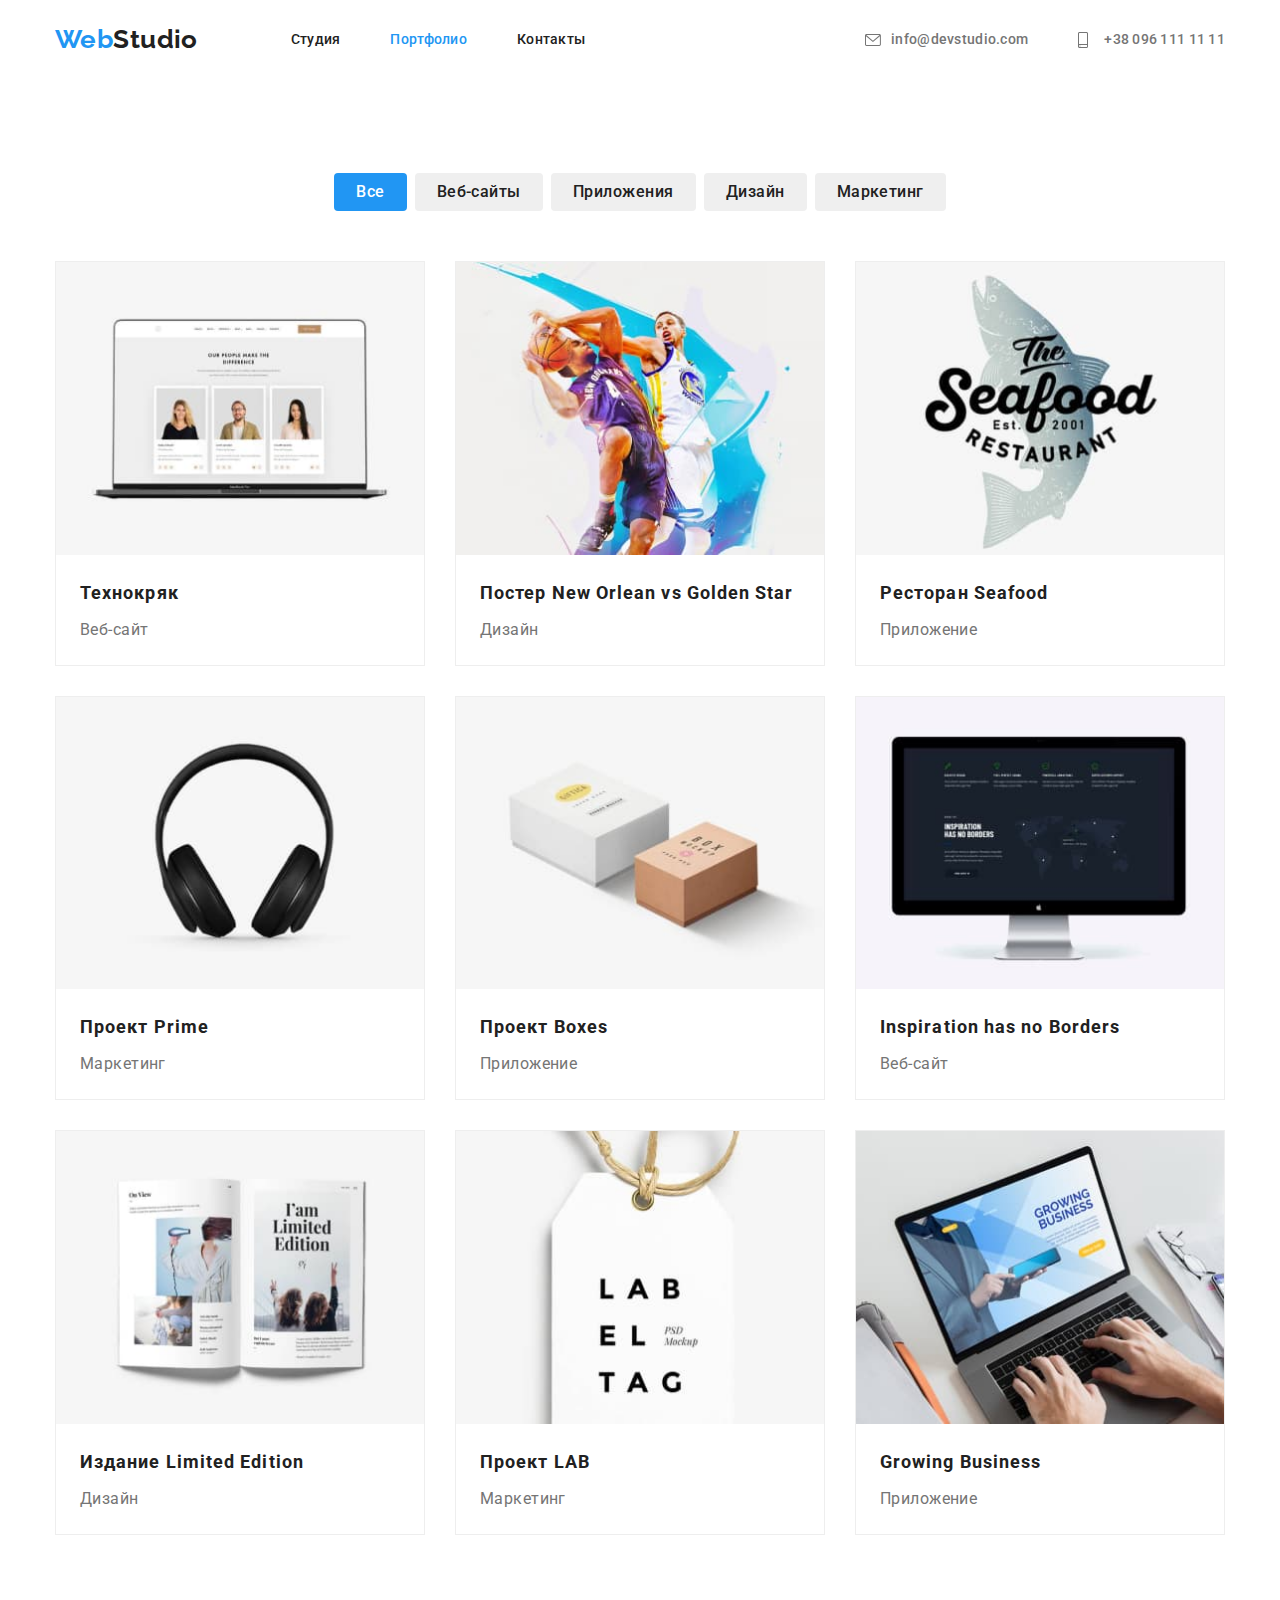
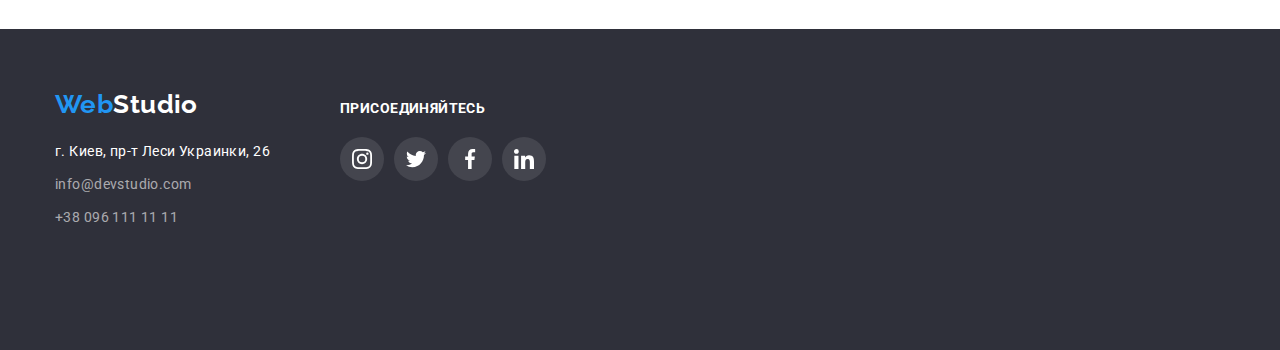
==== commit 8ec9bc72: "добавил тени" ====
--- a/portfolio.html
+++ b/portfolio.html
@@ -24,8 +24,8 @@
             <a href="./index.html" class="logo"> <span class="title">Web</span>Studio
             </a>
             <ul class="site-nav">
-                <li class="item"><a href="./index.html" class="link curent">Студия</a></li>
-                <li class="item"><a href="./portfolio.html" class="link">Портфолио</a></li>
+                <li class="item"><a href="./index.html" class="link">Студия</a></li>
+                <li class="item"><a href="./portfolio.html" class="link curent">Портфолио</a></li>
                 <li class="item"><a href="" class="link">Контакты</a></li>
             </ul>
         </nav>
--- a/css/styles.css
+++ b/css/styles.css
@@ -113,9 +113,12 @@
     color: var(--accent-color);
 }
 
-.site-nav .link.curent {
+.link.curent {
     color: var(--accent-color);
 }
+
+
+
 
 /* Контакты */
 
@@ -591,6 +594,9 @@
 .button:focus {
     color: var(--primary-white-color);
     background-color: var(--accent-color);
+    box-shadow: 0px 3px 1px rgba(0, 0, 0, 0.1), 
+                0px 1px 2px rgba(0, 0, 0, 0.08),
+                0px 2px 2px rgba(0, 0, 0, 0.12);
 }
 
 .button.active,
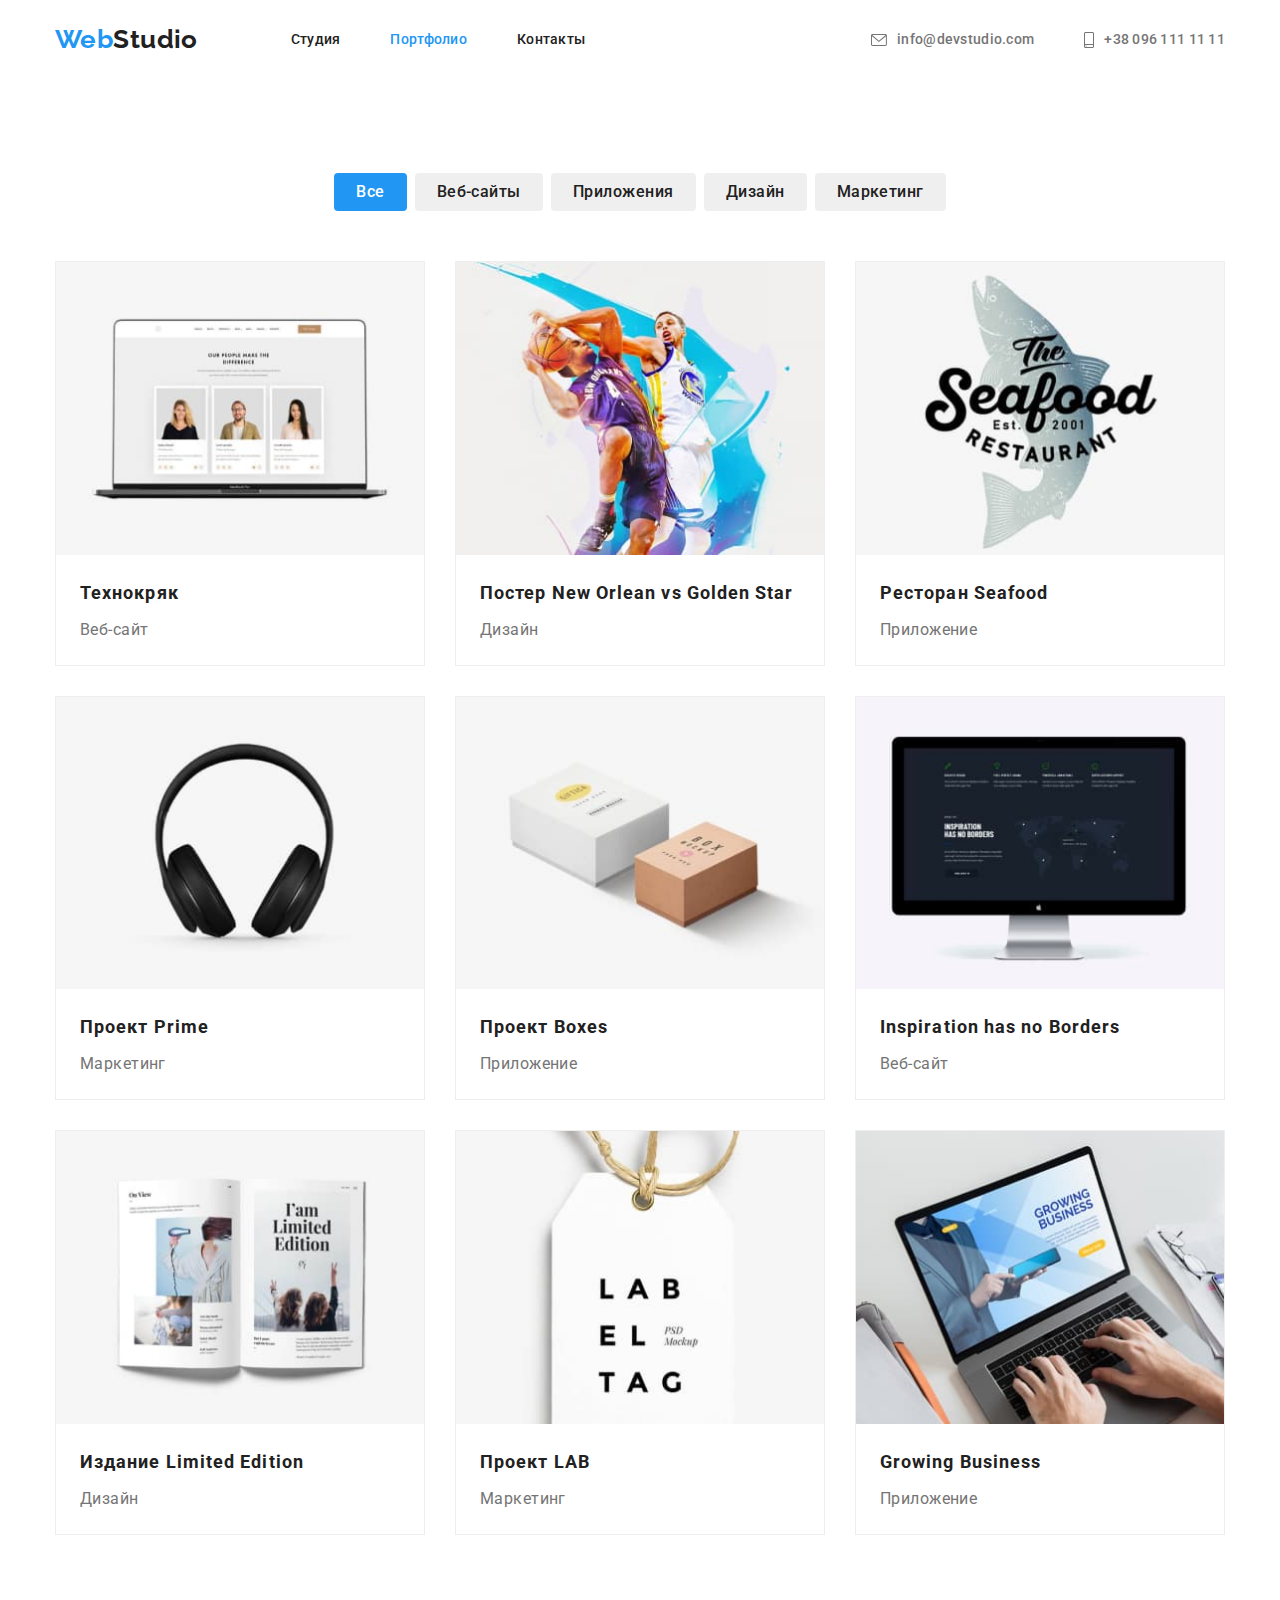
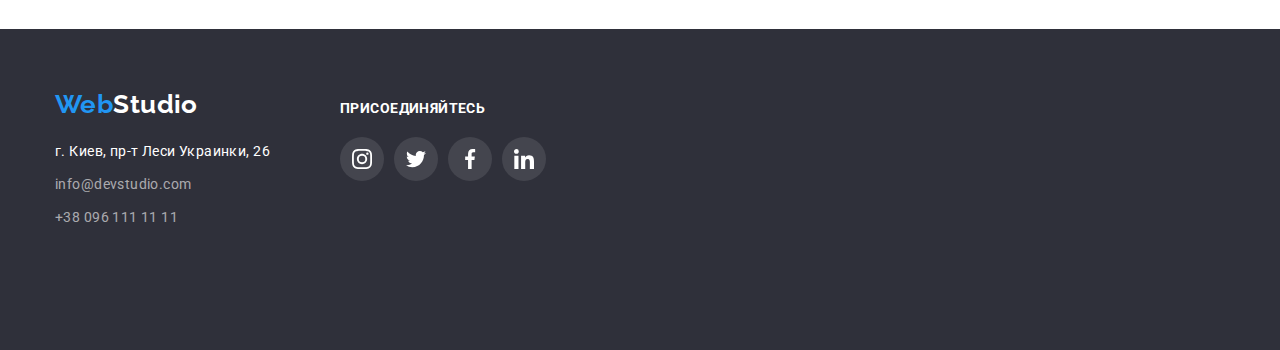
==== commit 380363a7: "change icon-svg" ====
--- a/portfolio.html
+++ b/portfolio.html
@@ -32,17 +32,16 @@
         <ul class="site-contacts">
             <li class="item">
                 <a href="mailto:info@devstudio.com" class="link">
-                    <svg class="link-icon">
-                        <use href="./images/symbol-defs.svg#mail" width="16"></use>
+                    <svg class="link-icon" width="16" height="12">
+                        <use href="./images/symbol-defs.svg#mail"></use>
                     </svg>info@devstudio.com</a>
             </li>
             <li class="item"><a href="tel:+380961111111" class="link">
-                    <svg class="link-icon">
-                        <use href="./images/symbol-defs.svg#phone" width="10"></use>
+                    <svg class="link-icon" width="10" height="16">
+                        <use href="./images/symbol-defs.svg#phone"></use>
                     </svg>+38 096 111 11 11</a></li>
         </ul>
     </div>
-
 </header>
 <main>
 <!--Список работ-->
@@ -135,37 +134,35 @@
             <ul class="soc">
                 <li class="soc-list">
                     <a href="" class="soc-link">
-                        <svg class="soc-icon">
-                            <use href="./images/symbol-defs.svg#instagram" width="20" height="20"></use>
+                        <svg width="20" height="20">
+                            <use href="./images/symbol-defs.svg#instagram"></use>
                         </svg>
                     </a>
                 </li>
                 <li class="soc-list">
                     <a href="" class="soc-link">
-                        <svg class="soc-icon">
-                            <use href="./images/symbol-defs.svg#twitter" width="20" height="20"></use>
+                        <svg width="20" height="20">
+                            <use href="./images/symbol-defs.svg#twitter"></use>
                         </svg>
                     </a>
                 </li>
                 <li class="soc-list">
                     <a href="" class="soc-link">
-                        <svg class="soc-icon">
-                            <use href="./images/symbol-defs.svg#facebook" width="20" height="20"></use>
+                        <svg width="20" height="20">
+                            <use href="./images/symbol-defs.svg#facebook"></use>
                         </svg>
                     </a>
                 </li>
                 <li class="soc-list">
                     <a href="" class="soc-link">
-                        <svg class="soc-icon">
-                            <use href="./images/symbol-defs.svg#linkedIn" width="20" height="20"></use>
+                        <svg width="20" height="20">
+                            <use href="./images/symbol-defs.svg#linkedIn"></use>
                         </svg>
                     </a>
                 </li>
             </ul>
         </div>
     </div>
-
-
 </footer>
 </body>
 </html>
--- a/css/styles.css
+++ b/css/styles.css
@@ -13,7 +13,6 @@
     --background-grey-color: #F5F4FA;
     --background-spaygrey-color: #2F303A;
     --icon-grey-color: #AFB1B8;
-
 }
 
 body {
@@ -45,7 +44,8 @@
     height: auto;
 }
 
-/* Контейнер */
+/* Container */
+
 .container {
     width: 1200px;
     padding-left: 15px;
@@ -59,7 +59,8 @@
     align-items: center;
 }
 
-/* Логотип */
+/* Logo*/
+
 .logo {
     margin-right: 93px;
 
@@ -69,23 +70,20 @@
     font-weight: 700;
     font-size: 26px;
     line-height: 1.19;
-    text-decoration: none;
-    
-    
-    
-}
+    text-decoration: none;   
+}
+
 .logo .title {
-    
     color: var(--accent-color);
 }
 
 .auth-nav {
     display: flex;
     align-items: center;
-
-}
-
-/* Навигация */
+}
+
+/* Navigation */
+
 .site-nav {
     display: flex;
 }
@@ -104,8 +102,7 @@
     font-weight: 500;
     line-height: 1.1;
     letter-spacing: 0.02em;
-    text-decoration: none;
-    
+    text-decoration: none;   
 }
 
 .site-nav .link:hover,
@@ -117,15 +114,11 @@
     color: var(--accent-color);
 }
 
-
-
-
-/* Контакты */
+/* Contacts */
 
 .site-contacts {
     display: flex;
-    margin-left: auto;
-    
+    margin-left: auto;  
 }
 
 .site-contacts .item:not(:last-child) {
@@ -150,21 +143,20 @@
 }
 
 .link-icon {
-    width: 16px;
-    height: 16px;
     margin-right: 10px;
     vertical-align: middle;
 
-    fill: currentColor;
-    
-}
-
-
-/* Герой */
-
-.hero {
-    padding-top: 200px;
-    padding-bottom: 200px;
+    fill: currentColor;   
+}
+
+
+/* Hero*/
+
+.section-hero {
+    margin-left: auto;
+    margin-right: auto;
+    max-width: 1600px;
+    max-height: 600px;
 
     background-image: linear-gradient(
         rgba(47, 48, 58, 0.4),
@@ -176,9 +168,13 @@
     background-repeat: no-repeat;
     background-position: center;
     background-size: cover;
-
-    text-align: center;
-    
+}
+
+.container.hero {
+    padding-top: 200px;
+    padding-bottom: 200px;
+
+    text-align: center;    
 }
 
 .hero-title {
@@ -194,8 +190,7 @@
     font-size: 44px;
     line-height: 1.36;
     letter-spacing: 0.06em;
-    text-transform: uppercase;
-    
+    text-transform: uppercase;  
 }
 
 .hero-button {
@@ -215,16 +210,16 @@
     box-shadow: 0px 4px 4px rgba(0, 0, 0, 0.15);
     border-radius: 4px;
     border: 0;
+    cursor: pointer;
 }
 
 .button.active {
     color: var(--primary-white-color);
-    background-color: var(--accent-color);
-    
-}
-
-
-/* Особенности */
+    background-color: var(--accent-color);   
+}
+
+
+/* Peculiarities */
 .visual-heading{
     position: absolute;
     width: 1px;
@@ -236,34 +231,36 @@
     clip-path: inset(100%);
     clip: rect(0 0 0 0);
     overflow: hidden;
-
-}
+}
+
 .section.no-padding {
     padding-top: 0;
 }
 
 .peculiarities {
     display: flex;
-    align-items: center;
-
+    /* align-items: center; */
 }
 
 .peculiarities .item {
     width: 270px;
+    justify-content: center;
+    align-items: center;
 }
 
 .peculiarities .item:not(:last-child) {
     margin-right: 30px;
-
-}
-
-.item-icom {
+}
+
+.item-icon {
+    display: flex;
     width: 270px;
     height: 120px;
-    padding-left: 100px;
+    align-items: center;
+    justify-content: center;
+    margin-bottom: 30px;
     border-radius: 4px;
-    background-color: var(--background-grey-color);
-    
+    background-color: var(--background-grey-color);   
 }
 
 .peculiarities-title {
@@ -274,8 +271,7 @@
 
     font-size: 14px;
     line-height: 1.1;
-    text-transform: uppercase;
-    
+    text-transform: uppercase;   
 }
 
 .peculiarities-text {
@@ -284,11 +280,10 @@
 
     color: var(--title-text-color);
 
-    line-height: 1.71;
-    
-}
-
-/* Чем мы занимаемся */
+    line-height: 1.71;   
+}
+
+/* Work */
 
 .work {
     display: flex;
@@ -300,22 +295,21 @@
 
     font-size: 36px;
     line-height: 1.17;
-    text-align: center;
-    
+    text-align: center;   
 }
 
 .work-link:not(:last-child) {
     margin-right: 30px;
 }
 
-/* Наша команда */
+/* Team */
+
 .section.team {
     background-color: var(--background-grey-color);  
 }
 
 .team-list {
-    display: flex;
-    
+    display: flex;    
 }
  
 .team-roster {
@@ -334,22 +328,18 @@
     margin-right: 30px;
 }
 
-
 .team-link {
     display: inline-flex;
     text-decoration: none;
     width: 44px;
     height: 44px;
+    align-items: center;
+    justify-content: center;
     margin-bottom: 30px;
-    margin-top: 16px;
 
     fill: var(--icon-grey-color);
-
-}
-.team-icon {
-    padding-left: 12px;
-    padding-top: 12px;
-}
+}
+
 
 .team-link:not(:last-child) {
     margin-right: 10px;
@@ -361,10 +351,7 @@
     fill: var(--primary-white-color);
     border-radius: 50%;
     border: 0;
-
-}
-
-
+}
 
 .team-name {
     padding-top: 30px;
@@ -376,10 +363,9 @@
 
     font-weight: 500;
     font-size: 16px;
-    line-height: 1.19;
-    
-    
-}
+    line-height: 1.19;   
+}
+
 .team-job {
     padding-bottom: 30px;
     margin-top: 0;
@@ -388,18 +374,16 @@
     color: var(--title-text-color);
 
     font-size: 16px;
-    line-height: 1.19;
-    
-}
-
-/* Клиенты */
+    line-height: 1.19;   
+}
+
+/* Clients*/
 
 .clients {
     display: flex;
     margin: 0;
     padding: 0;
-    border: none;
-    
+    border: none;   
 }
 
 .clients-link {
@@ -407,7 +391,8 @@
     text-decoration: none;
     width: 170px;
     height: 92px;
-    margin-top: 50px;
+    align-items: center;
+    justify-content: center;
 
     fill: var(--icon-grey-color);
     outline: 1px solid var(--icon-grey-color);
@@ -417,20 +402,20 @@
 .clients-list:not(:last-child) {
     margin-right: 30px;
 }
+
 .clients-icon {
-    padding-top: 16px;
-    padding-left: 32px;
+    width: 106px;
+    height: 60px;
 }
 
 .clients-link:hover,
 .clients-link:focus {
     fill: var(--accent-color);
     border: 1px solid var(--accent-color);
-
-}
-
-
-/* footer */
+}
+
+
+/* Footer */
 
 .footer {
     padding-top: 60px;
@@ -444,7 +429,6 @@
 .footer .container {
     display: flex;
     align-items: baseline;
-
 }
    
 .logo-footer {
@@ -457,8 +441,7 @@
     font-weight: 700;
     font-size: 26px;
     line-height: 1.19;
-    text-decoration: none;
-    
+    text-decoration: none;   
 }
 
 .logo-footer .title {
@@ -478,8 +461,7 @@
 
     font-style: normal;
     line-height: 1.71;
-    text-decoration: none;
-    
+    text-decoration: none;   
 }
 
 .footer-adress .link {
@@ -489,14 +471,13 @@
 
     font-style: normal;
     line-height: 1.71;
-    text-decoration: none;
-    
-}
+    text-decoration: none;   
+}
+
 .footer-adress .link:hover,
 .footer-adress .link:focus {
     color: var(--accent-color);
 }
-
 
 .footer-item:not(:last-child) {
     margin-bottom: 9px;
@@ -515,7 +496,6 @@
     line-height: 1.14;
     letter-spacing: 0.03em;
     text-transform: uppercase;
-
 }
 
 .social {
@@ -525,32 +505,23 @@
 }
 
 .soc {
-    display: flex;
-    
+    display: flex;    
 } 
 
-.soc-list {
-    /* display: block; */
-}
-    
-
 .soc-link {
-    display: inline-flex;
+    display: flex;
     text-decoration: none;
     width: 44px;
     height: 44px;
 
+    align-items: center;
+    justify-content: center;
+
     fill: var(--primary-white-color);
     background-color: rgba(255, 255, 255, 0.1);
     border-radius: 50%;
-
-}
-
-.soc-icon {
-    display: inline-flex;
-    padding-left: 12px;
-    padding-top: 12px;
-}
+}
+
 
 .soc-list:not(:last-child) {
     margin-right: 10px;
@@ -642,7 +613,6 @@
     margin-bottom: 0;
 
     text-decoration: none;
-
 }
 
 .job-title {
@@ -656,11 +626,9 @@
 
     font-size: 18px;
     line-height: 2;
-    letter-spacing: 0.06em;
-    
-    
-    
-}
+    letter-spacing: 0.06em;    
+}
+
 .job-text {
     margin-top: 0;
     margin-bottom: 0;
@@ -670,7 +638,6 @@
     color: var(--title-text-color);
 
     font-size: 16px;
-    line-height: 1.88;
-    
-}
-
+    line-height: 1.88;   
+}
+
